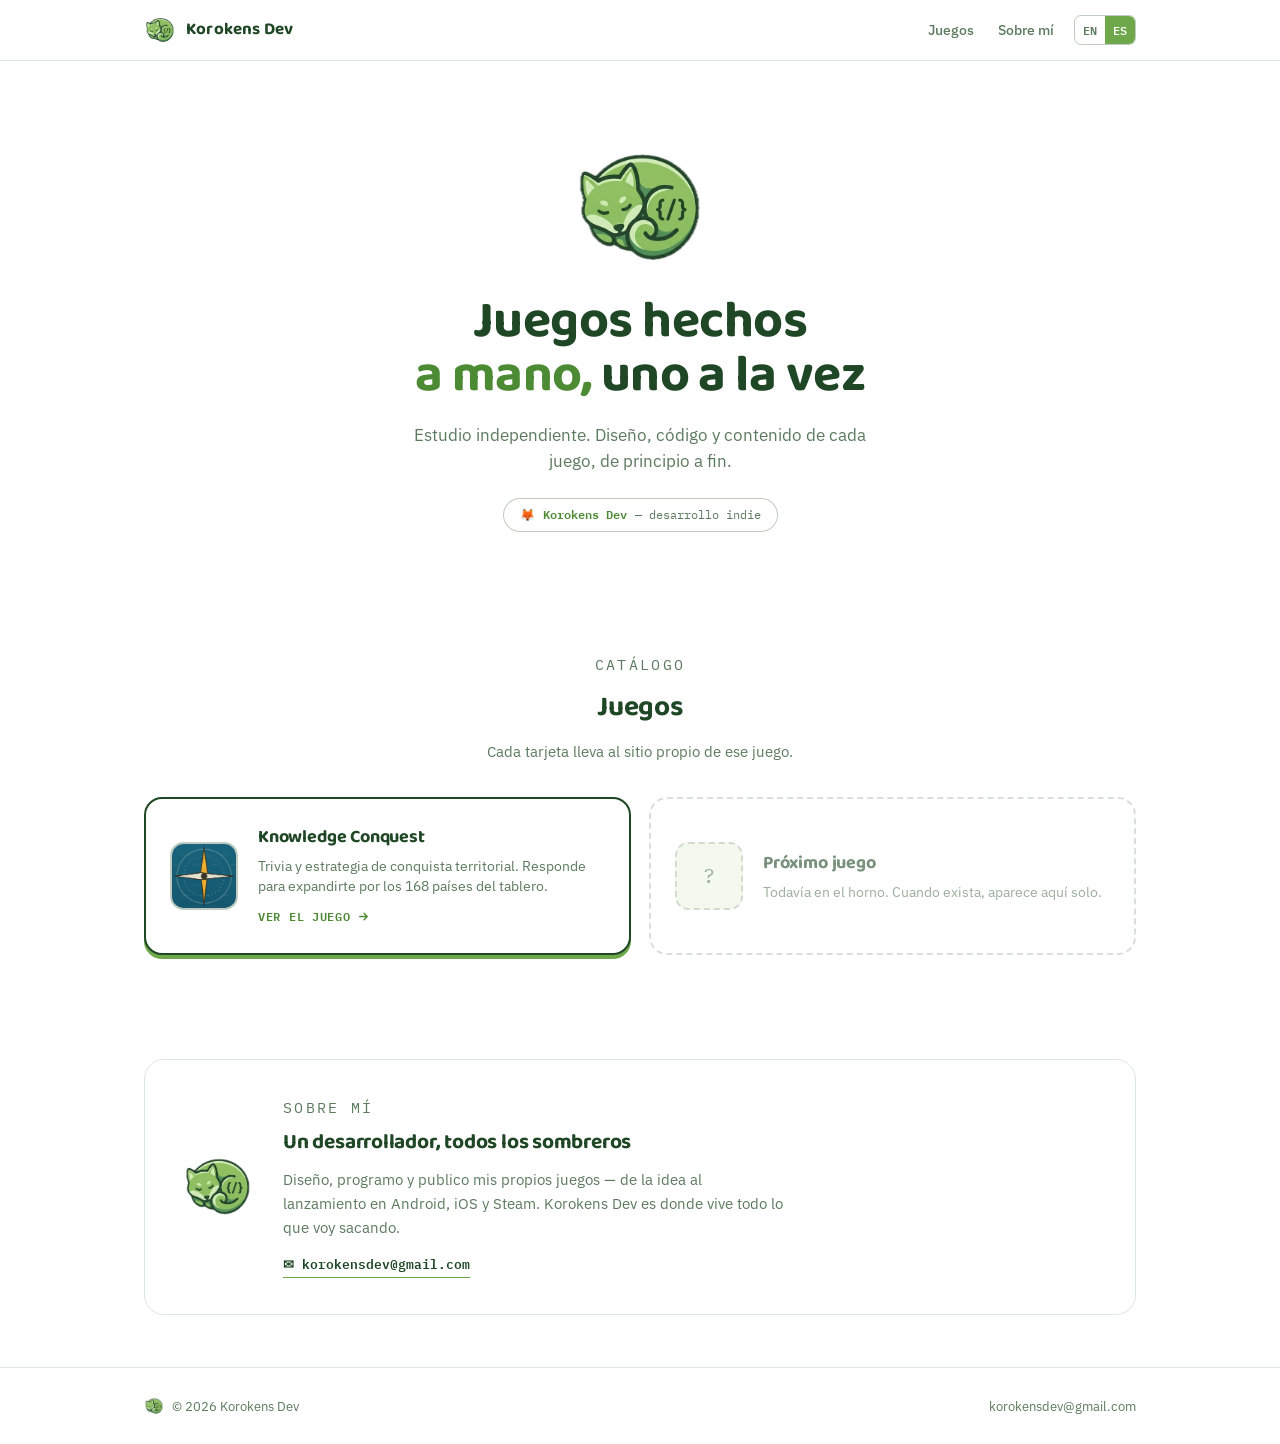
==== es/index.html @ 260965e8 "Sitio de Korokens Dev, con Knowledge Conquest" ====
<!doctype html>
<html lang="es">
<head>
<meta charset="utf-8">
<meta name="viewport" content="width=device-width, initial-scale=1">
<title>Korokens Dev — Estudio de videojuegos indie</title>
<meta name="description" content="Korokens Dev es un estudio independiente de videojuegos. Diseño, código y contenido de cada juego, de principio a fin.">
<link rel="canonical" href="https://korokensdev.example/es/">
<link rel="alternate" hreflang="es" href="https://korokensdev.example/es/">
<link rel="alternate" hreflang="en" href="https://korokensdev.example/">
<link rel="alternate" hreflang="x-default" href="https://korokensdev.example/">
<link rel="icon" type="image/png" sizes="32x32" href="/assets/favicon-32.png">
<link rel="icon" type="image/png" sizes="16x16" href="/assets/favicon-16.png">
<link rel="apple-touch-icon" href="/assets/apple-touch-icon.png">
<link rel="preconnect" href="https://fonts.googleapis.com">
<link rel="preconnect" href="https://fonts.gstatic.com" crossorigin>
<link href="https://fonts.googleapis.com/css2?family=Baloo+2:wght@500;600;700;800&family=IBM+Plex+Sans:wght@400;500;600;700&family=IBM+Plex+Mono:wght@500;600&display=swap" rel="stylesheet">
<link rel="stylesheet" href="/styles.css">
</head>
<body>
<nav class="nav">
  <div class="nav-inner">
    <a class="brand" href="/es/">
      <img src="/assets/fox-icon.png" alt="">
      <span>Korokens Dev</span>
    </a>
    <div class="nav-right">
      <ul class="nav-links">
        <li><a href="/es/#games">Juegos</a></li>
        <li><a href="/es/#about">Sobre mí</a></li>
      </ul>
      <div class="lang-switch">
        <a href="/" class="">EN</a>
        <a href="/es/" class="on">ES</a>
      </div>
    </div>
  </div>
</nav>

<header class="hero">
  <div class="wrap">
    <img class="hero-icon" src="/assets/fox-icon.png" alt="Korokens Dev">
    <h1>Juegos hechos<br><span class="accent">a mano,</span> uno a la vez</h1>
    <p class="sub">Estudio independiente. Diseño, código y contenido de cada juego, de principio a fin.</p>
    <span class="tag">🦊 <b>Korokens Dev</b> — desarrollo indie</span>
  </div>
</header>

<main class="wrap">
  <section class="section" id="games">
    <div class="section-head">
      <p class="eyebrow">Catálogo</p>
      <h2>Juegos</h2>
      <p>Cada tarjeta lleva al sitio propio de ese juego.</p>
    </div>
    <div class="games">
      <a class="game-card" href="/knowledge-conquest/es/">
        <img class="thumb" src="/knowledge-conquest/assets/logo.png" alt="">
        <div class="info">
          <h3>Knowledge Conquest</h3>
          <p>Trivia y estrategia de conquista territorial. Responde para expandirte por los 168 países del tablero.</p>
          <span class="cta">Ver el juego
            <svg viewBox="0 0 24 24" fill="none" stroke="currentColor" stroke-width="2.4"><path d="M5 12h14M13 6l6 6-6 6" stroke-linecap="round" stroke-linejoin="round"/></svg>
          </span>
        </div>
      </a>
      <div class="game-card soon">
        <div class="thumb">?</div>
        <div class="info">
          <h3>Próximo juego</h3>
          <p>Todavía en el horno. Cuando exista, aparece aquí solo.</p>
        </div>
      </div>
    </div>
  </section>

  <section class="section" id="about">
    <div class="about">
      <img src="/assets/fox-icon.png" alt="">
      <div class="about-text">
        <p class="eyebrow" style="margin-bottom:6px">Sobre mí</p>
        <h2>Un desarrollador, todos los sombreros</h2>
        <p>Diseño, programo y publico mis propios juegos — de la idea al lanzamiento en Android, iOS y Steam. Korokens Dev es donde vive todo lo que voy sacando.</p>
        <a class="mail" href="mailto:korokensdev@gmail.com">✉ korokensdev@gmail.com</a>
      </div>
    </div>
  </section>
</main>

<footer>
  <div class="wrap foot-inner">
    <div class="foot-brand">
      <img src="/assets/fox-icon.png" alt="">
      <span>&copy; 2026 Korokens Dev</span>
    </div>
    <span>korokensdev@gmail.com</span>
  </div>
</footer>

</body>
</html>
---- styles.css ----
:root{
  --white:#FFFFFF; --paper:#FEFEFC;
  --mint:#EEF6E6;
  --green:#6FA84A; --green-deep:#4C8A34;
  --ink:#1F4726; --ink-soft:#5C7A5E;
  --line:rgba(31,71,38,.14); --line-strong:rgba(31,71,38,.28);

  --f-display:'Baloo 2',system-ui,sans-serif;
  --f-body:'IBM Plex Sans',system-ui,sans-serif;
  --f-mono:'IBM Plex Mono',ui-monospace,Menlo,monospace;
}

*{box-sizing:border-box;}
html{scroll-behavior:smooth;}
body{margin:0;background:var(--white);color:var(--ink);font-family:var(--f-body);
  line-height:1.6;-webkit-font-smoothing:antialiased;overflow-x:hidden;}
img{max-width:100%;display:block;}
a{color:inherit;}
.wrap{max-width:1040px;margin:0 auto;padding:0 24px;}
h1,h2,h3{font-family:var(--f-display);font-weight:700;margin:0;text-wrap:balance;letter-spacing:-.01em;}
p{margin:0;}

.eyebrow{font-family:var(--f-mono);font-size:11.5px;letter-spacing:.16em;text-transform:uppercase;
  color:var(--green-deep);margin:0 0 10px;}

/* NAV */
.nav{position:sticky;top:0;z-index:20;backdrop-filter:blur(10px);
  background:color-mix(in srgb, var(--white) 86%, transparent);border-bottom:1px solid var(--line);}
.nav-inner{max-width:1040px;margin:0 auto;padding:14px 24px;display:flex;align-items:center;
  justify-content:space-between;}
.brand{display:flex;align-items:center;gap:10px;text-decoration:none;color:var(--ink);}
.brand img{width:32px;height:32px;object-fit:contain;}
.brand span{font-family:var(--f-display);font-weight:700;font-size:17px;letter-spacing:.01em;}
.nav-links{display:none;gap:24px;list-style:none;margin:0;padding:0;font-size:14px;font-weight:500;}
.nav-links a{text-decoration:none;color:var(--ink-soft);}
.nav-links a:hover{color:var(--ink);}
@media (min-width:640px){.nav-links{display:flex;}}
.lang-switch{display:flex;font-family:var(--f-mono);font-size:11.5px;font-weight:600;
  border:1.5px solid var(--line-strong);border-radius:7px;overflow:hidden;margin-left:20px;}
.lang-switch a{padding:5px 8px;text-decoration:none;color:var(--ink-soft);}
.lang-switch a.on{background:var(--green);color:var(--white);}
.nav-right{display:flex;align-items:center;}

/* HERO */
.hero{padding:84px 0 60px;text-align:center;}
.hero-icon{width:140px;height:auto;margin:0 auto 26px;display:block;}
.hero h1{font-size:clamp(34px,5.4vw,52px);line-height:1.05;}
.hero h1 .accent{color:var(--green-deep);}
.hero .sub{margin:18px auto 0;max-width:46ch;font-size:16.5px;color:var(--ink-soft);}
.hero .tag{margin-top:24px;display:inline-flex;align-items:center;gap:8px;
  font-family:var(--f-mono);font-size:12px;color:var(--ink-soft);
  background:var(--white);border:1.5px solid var(--line-strong);border-radius:999px;padding:6px 16px;}
.hero .tag b{color:var(--green-deep);font-weight:600;}

/* SECCIONES */
.section{padding:52px 0;}
.section-head{max-width:520px;margin:0 auto 34px;text-align:center;}
.section-head h2{font-size:clamp(23px,3.2vw,28px);}
.section-head p{margin-top:9px;color:var(--ink-soft);font-size:14.5px;}

.games{display:grid;grid-template-columns:repeat(auto-fit,minmax(300px,1fr));gap:18px;}
.game-card{
  display:flex;align-items:center;gap:20px;background:var(--white);
  border:2px solid var(--ink);border-radius:18px;padding:24px;
  box-shadow:0 4px 0 var(--green);text-decoration:none;color:var(--ink);
  transition:transform .15s ease;
}
.game-card:hover{transform:translateY(-3px);}
.game-card .thumb{width:68px;height:68px;border-radius:20%;flex:none;object-fit:cover;
  border:2px solid var(--line-strong);}
.game-card .info{flex:1;min-width:0;}
.game-card h3{font-size:18px;margin-bottom:4px;}
.game-card p{font-size:13.5px;color:var(--ink-soft);line-height:1.5;}
.game-card .cta{margin-top:11px;display:inline-flex;align-items:center;gap:6px;
  font-family:var(--f-mono);font-size:12px;font-weight:600;color:var(--green-deep);
  text-transform:uppercase;letter-spacing:.06em;}
.game-card .cta svg{width:13px;height:13px;transition:transform .15s ease;}
.game-card:hover .cta svg{transform:translateX(3px);}

.game-card.soon{opacity:.6;border:2px dashed var(--line-strong);box-shadow:none;pointer-events:none;}
.game-card.soon .thumb{background:var(--mint);display:flex;align-items:center;justify-content:center;
  font-family:var(--f-mono);font-size:20px;color:var(--ink-soft);border:2px dashed var(--line-strong);}

/* ABOUT */
.about{border:1.5px solid var(--line);border-radius:20px;padding:36px;
  display:flex;gap:28px;align-items:center;flex-wrap:wrap;}
.about img{width:74px;height:74px;object-fit:contain;flex:none;}
.about-text{flex:1;min-width:240px;}
.about h2{font-size:21px;margin-bottom:9px;}
.about p{font-size:14.5px;color:var(--ink-soft);line-height:1.65;max-width:56ch;}
.about a.mail{margin-top:14px;display:inline-flex;align-items:center;gap:7px;
  font-family:var(--f-mono);font-size:13px;font-weight:600;color:var(--ink);
  text-decoration:none;border-bottom:1.5px solid var(--green);padding-bottom:2px;}

footer{border-top:1px solid var(--line);padding:28px 0;}
.foot-inner{display:flex;justify-content:space-between;align-items:center;flex-wrap:wrap;gap:12px;
  font-size:12.5px;color:var(--ink-soft);}
.foot-brand{display:flex;align-items:center;gap:8px;}
.foot-brand img{width:20px;height:20px;object-fit:contain;}

@media (max-width:640px){
  .hero{padding:60px 0 44px;}
  .about{padding:28px 22px;flex-direction:column;text-align:center;}
  .about img{margin:0 auto;}
}
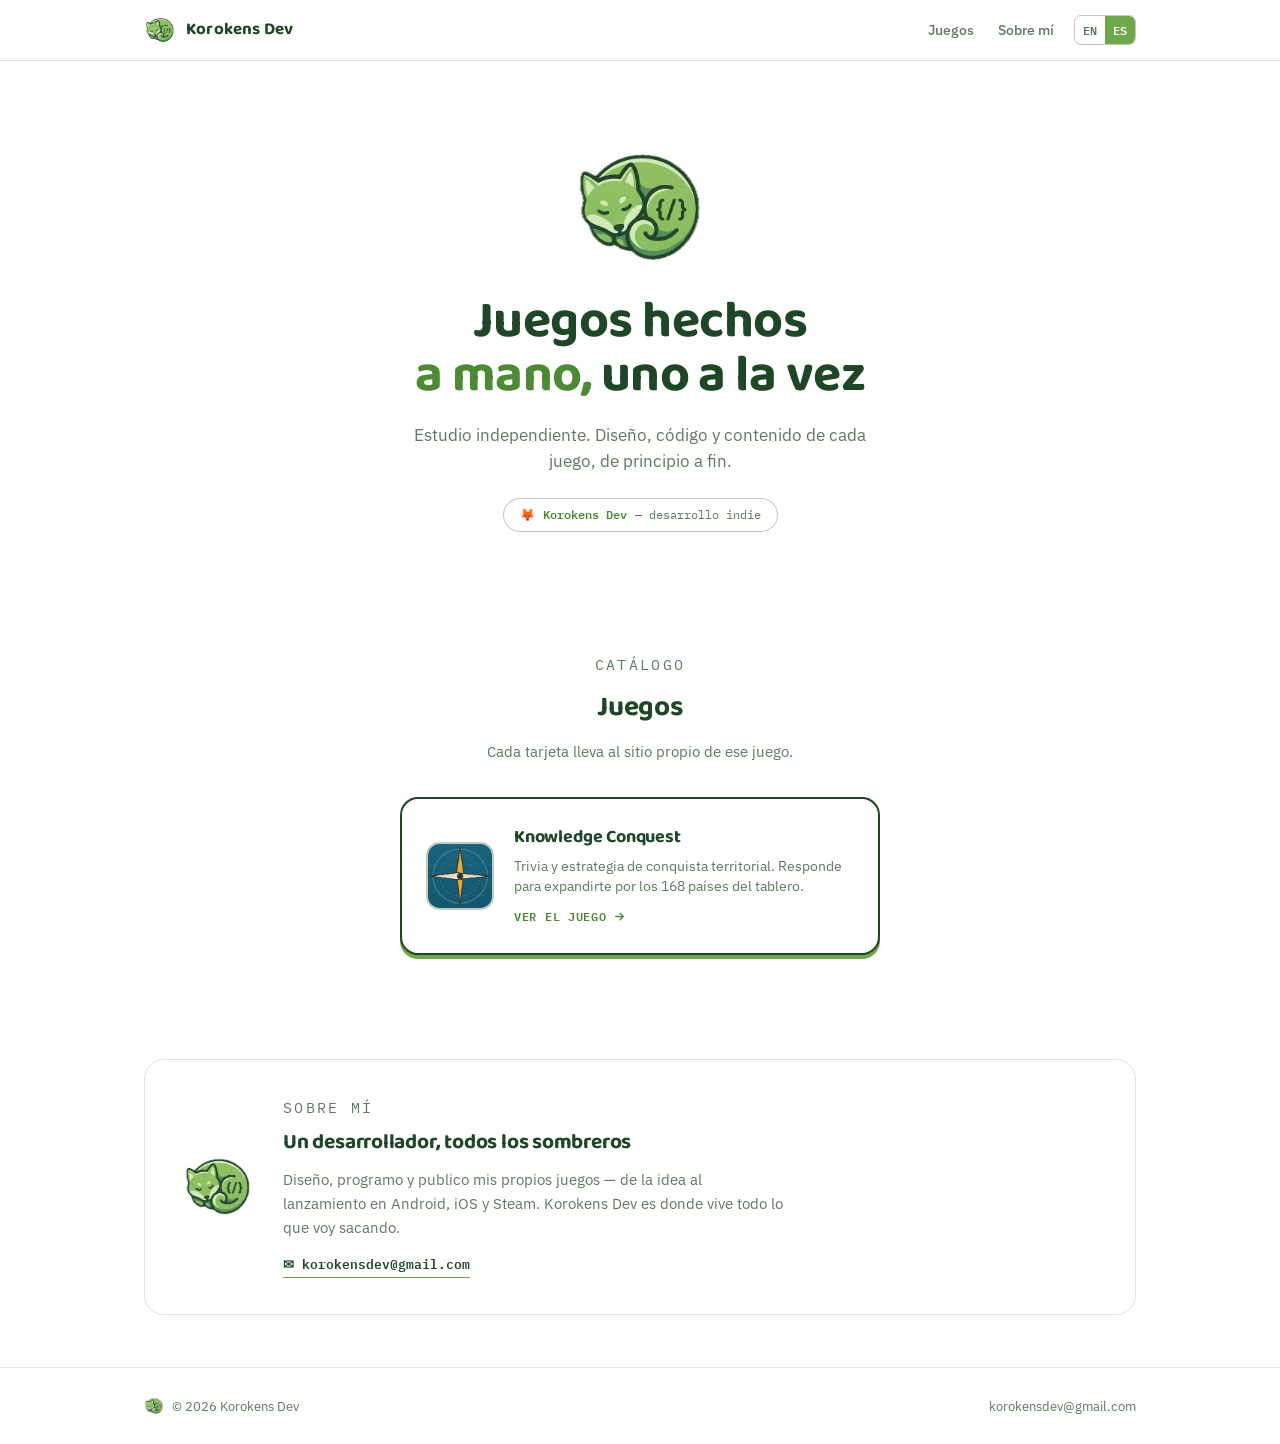
==== commit 8b7118a2: "Quitar el aviso de próximo juego y sumar créditos de fotos de Wikimedia El segundo juego aún no exis" ====
--- a/es/index.html
+++ b/es/index.html
@@ -5,10 +5,10 @@
 <meta name="viewport" content="width=device-width, initial-scale=1">
 <title>Korokens Dev — Estudio de videojuegos indie</title>
 <meta name="description" content="Korokens Dev es un estudio independiente de videojuegos. Diseño, código y contenido de cada juego, de principio a fin.">
-<link rel="canonical" href="https://korokensdev.example/es/">
-<link rel="alternate" hreflang="es" href="https://korokensdev.example/es/">
-<link rel="alternate" hreflang="en" href="https://korokensdev.example/">
-<link rel="alternate" hreflang="x-default" href="https://korokensdev.example/">
+<link rel="canonical" href="https://korokensdev.com/es/">
+<link rel="alternate" hreflang="es" href="https://korokensdev.com/es/">
+<link rel="alternate" hreflang="en" href="https://korokensdev.com/">
+<link rel="alternate" hreflang="x-default" href="https://korokensdev.com/">
 <link rel="icon" type="image/png" sizes="32x32" href="/assets/favicon-32.png">
 <link rel="icon" type="image/png" sizes="16x16" href="/assets/favicon-16.png">
 <link rel="apple-touch-icon" href="/assets/apple-touch-icon.png">
@@ -64,13 +64,6 @@
           </span>
         </div>
       </a>
-      <div class="game-card soon">
-        <div class="thumb">?</div>
-        <div class="info">
-          <h3>Próximo juego</h3>
-          <p>Todavía en el horno. Cuando exista, aparece aquí solo.</p>
-        </div>
-      </div>
     </div>
   </section>
 
--- a/styles.css
+++ b/styles.css
@@ -58,7 +58,7 @@
 .section-head h2{font-size:clamp(23px,3.2vw,28px);}
 .section-head p{margin-top:9px;color:var(--ink-soft);font-size:14.5px;}
 
-.games{display:grid;grid-template-columns:repeat(auto-fit,minmax(300px,1fr));gap:18px;}
+.games{display:grid;grid-template-columns:repeat(auto-fit,minmax(300px,480px));gap:18px;justify-content:center;}
 .game-card{
   display:flex;align-items:center;gap:20px;background:var(--white);
   border:2px solid var(--ink);border-radius:18px;padding:24px;
@@ -76,10 +76,6 @@
   text-transform:uppercase;letter-spacing:.06em;}
 .game-card .cta svg{width:13px;height:13px;transition:transform .15s ease;}
 .game-card:hover .cta svg{transform:translateX(3px);}
-
-.game-card.soon{opacity:.6;border:2px dashed var(--line-strong);box-shadow:none;pointer-events:none;}
-.game-card.soon .thumb{background:var(--mint);display:flex;align-items:center;justify-content:center;
-  font-family:var(--f-mono);font-size:20px;color:var(--ink-soft);border:2px dashed var(--line-strong);}
 
 /* ABOUT */
 .about{border:1.5px solid var(--line);border-radius:20px;padding:36px;
